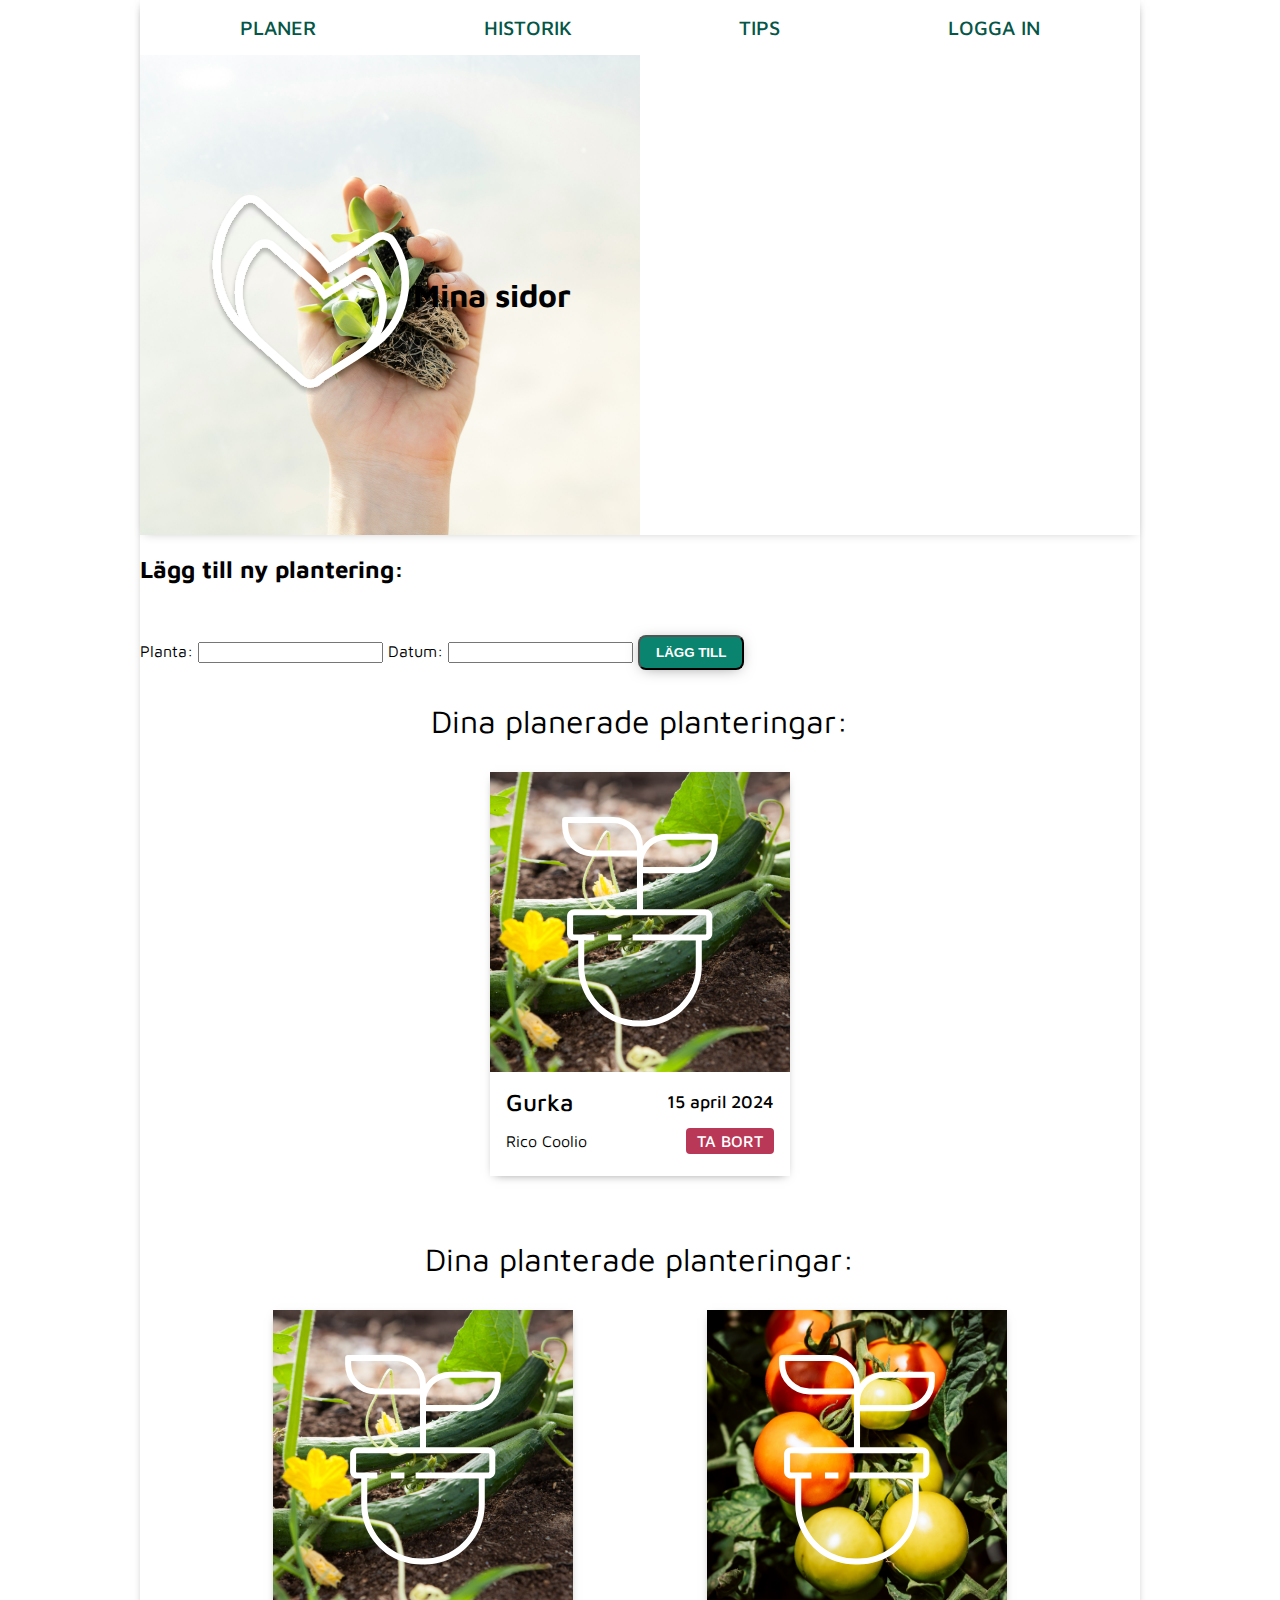
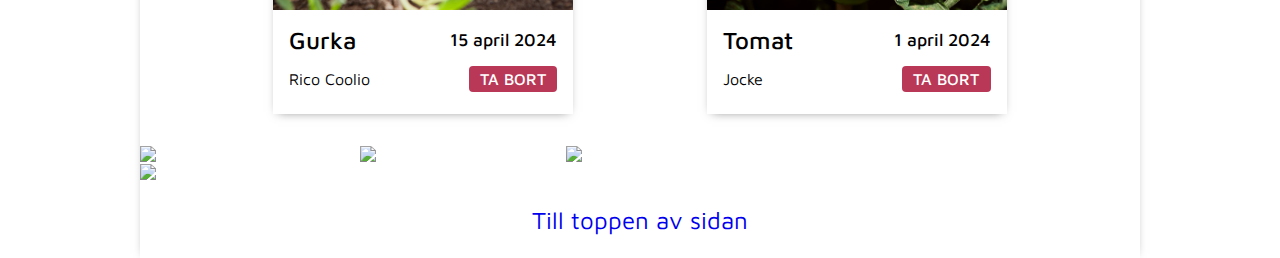
==== profile.html @ 4c74e496 "Draft HTML-structure of the profile-page ('Mina sidor')" ====
<!DOCTYPE html>
<html lang="en">
<head>
    <meta charset="UTF-8">
    <meta name="viewport" content="width=device-width, initial-scale=1.0">
    <title>Mina Sidor</title>
    <link rel="stylesheet" href="index.css">
    <link rel="stylesheet" href="profile.css">
</head>
<body>
    <div class="wrapper">
        <header>
            <nav>
                <a href="#planned-plantations">PLANER</a>
                <a href="#history">HISTORIK</a>
                <a href="#tips">TIPS</a>
                <a href="#login">LOGGA IN</a>
            </nav>
            <section class="hero">
                <aside>
                <img alt="Logotyp" src="./assets/Logo.svg">
                <h1>Mina sidor</h1>
                </aside>
            </section>
            <aside class="menu-burger">☰</aside>
            
        </header>
        <main>
            <section class="create-plantation-form">
                <h2>Lägg till ny plantering:</h2>
                <form>
                    <label for="plant-name">Planta:</label>
                    <input id="plant-name" type="text">
                    <label for="plant-date">Datum:</label>
                    <input id="plant-date" type="text">
                    <button class="planthood-button" type="submit">LÄGG TILL</button>
                </form>
            </section>
            <section id="your-planned-plantations" class="planned-plantations">
                <h3>Dina planerade planteringar:</h3>
                <div class="plantation-card-container">
                  <article class="plantation-card">
                    <div class="plantation-card-banner">
                      <img alt="Vegetable" src="./assets/img/cucumber.avif">
                      <img alt="Planta" src="./assets/plant.svg">
                    </div>
                    <section class="plantation-card-details">
                      <h4>Gurka</h4>
                      <p class="plantation-date">15 april 2024</p>
                      <p class="plantation-user">Rico Coolio</p>
                      <a class="plantation-remove">
                        <p>TA BORT</p>
                        <img alt="TA BORT" src="./assets/trashcan.svg">
                      </a>
                    </section>
                  </article>
                </div>

                <h3>Dina planterade planteringar:</h3>
                <div class="plantation-card-container">
                  <article class="plantation-card">
                    <div class="plantation-card-banner">
                      <img alt="Vegetable" src="./assets/img/cucumber.avif">
                      <img alt="Planta" src="./assets/plant.svg">
                    </div>
                    <section class="plantation-card-details">
                      <h4>Gurka</h4>
                      <p class="plantation-date">15 april 2024</p>
                      <p class="plantation-user">Rico Coolio</p>
                      <a class="plantation-remove">
                        <p>TA BORT</p>
                        <img alt="TA BORT" src="./assets/trashcan.svg">
                      </a>
                    </section>
                  </article>
                  <article class="plantation-card">
                    <div class="plantation-card-banner">
                      <img alt="Vegetable" src="./assets/img/tomato.avif">
                      <img alt="Planta" src="./assets/plant.svg">
                    </div>
                    <section class="plantation-card-details">
                      <h4>Tomat</h4>
                      <p class="plantation-date">1 april 2024</p>
                      <p class="plantation-user">Jocke</p>
                      <a class="plantation-remove">
                        <p>TA BORT</p>
                        <img alt="TA BORT" src="./assets/trashcan.svg">
                      </a>            
                    </section>
                  </article>
                </div>
            </section>
        </main>
        <footer>
            <div class="footer-gallery">
                <img alt="Man som plockar grönsaker">
                <img alt="Vattenkanna över plantor">
                <img alt="Två skålar med grönsaker och en hög med morötter">
                <img alt="En grönsaksplockare som ler mot kameran och en som hukar för att plocka grönsaker">
            </div>
            <p>
                <a href="#">Till toppen av sidan</a>
            </p>
        </footer>
    </div>
</body>
</html>
---- index.css ----
@import url('https://fonts.googleapis.com/css2?family=Maven+Pro:wght@400..900&display=swap');
@import url('https://fonts.googleapis.com/css2?family=Open+Sans:ital,wght@0,300..800;1,300..800&display=swap');

:root{
    --planthood-green: #0A846E;
    --planthood-dark-green: #055647;

    --planthood-brown: #9E6D52;
    font-family: Maven Pro, sans-serif;
}



a{
    text-decoration: none;
}

body{
    padding: 0;
    margin: 0;
}

/* Mobile first CSS */
header{
    width: 100%;
    box-shadow: 0 3px 10px -5px rgba(0,0,0,0.25);
    .hero{
        width: 100%;
        height: 100%;
        display: grid;
        grid-template-columns: 1fr 1fr; 
        grid-template-rows: 1fr 1fr 1fr; 
        
        aside{
            width: 100%;
            height: 100%;
            display: flex;
            justify-content: center;
            align-items: center;
            img{
                height: 60%;
            }
        }

        aside:nth-child(1){
            grid-column: span 2;
            grid-row: span 2;
            background-size: cover;
            background-position: center;
            background-image: url("./assets/img/plant-in-hand.jpg");
        }

        aside:nth-child(2){
            background-color: var(--planthood-brown);
            grid-column: 1;
            grid-row: 3;
        }

        aside:nth-child(3){
            background-color: var(--planthood-green);
            grid-column: 2;
            grid-row: 3;
        }

    }

    .menu-burger{
        font-size: 20vw;
        line-height: 15vw;
        position: absolute;
        right: 0.5rem;
        top: 0rem;
        color: white;
        text-shadow: 0px 2px 5px rgba(0,0,0,0.5);
    }

    nav{
        /* No menu-burger for now */
        display: none;
    }

}

main{

    .planthood-button{
        width: fit-content;
        height: fit-content;
        margin: 2rem auto auto auto;
        color: white;
        padding: 0.5rem 1rem 0.5rem 1rem;
        border-radius: 0.5rem;
        font-weight: bold;
        box-shadow: 0px 2px 15px -5px rgba(0,0,0,0.5);

        background-color: var(--planthood-green);
    }

    section.tips, section.history{
        h1{
            font-weight: 500;
            text-align: center;
            color: var(--planthood-green)
        }

        aside.tips-hero, aside.history-hero{
            margin: auto;
            background-color: var(--planthood-green);
            padding: 4rem;
            border-radius: 50%;
            width: fit-content;

            img{
                width: 35vw;
                height: 35vw;
            }
        }

        section{
            display: flex;
            flex-direction: column;
            justify-content: space-between;

            article{
                padding: 1.5rem;
                font-family: "Open Sans";
                text-align: center;

                h2{
                    font-size: 1rem;
                }

                p{
                    font-size: 0.875rem;
                }
            }
        }

        aside.tips-separator{
            width: 60%;
            margin: 3rem auto 3rem auto;
            background-color: var(--planthood-green);
            height: 3px;
        }
    }

    section.planned-plantations{
        h3{
            font-weight: 100;
            text-align: center;
        }
        .plantation-card-container{
            display: flex;
            flex-wrap: wrap;
            align-self: center;
            justify-content: space-around;
            
            .plantation-card{
                margin-bottom: 2rem;
                width: 45vw;
                box-shadow: 0 3px 10px -5px rgba(0,0,0,0.5);

                .plantation-card-banner{
                    display: grid;

                    img{
                        height: 45vw;
                        grid-column: 1;
                        grid-row: 1;
                        width: 100%;
                    }

                    img:nth-of-type(2){
                        margin: auto;
                        width: 40%;
                    }
                }

                .plantation-card-details{
                    display: grid;
                    grid-template-columns: 1fr 1fr;
                    grid-template-rows: 1fr 1fr;
                    column-gap: 1rem;
                    row-gap: 1rem;
                    padding: 0.5rem;
                    font-size: 0.75rem;

                    > h4{
                        font-weight: 100;
                        font-size: 1rem;
                    }

                    > .plantation-user{
                        font-size: 0.6rem;
                    }

                    > *{
                        margin: 0;
                    }

                    > p:nth-of-type(1), > a{
                        text-align: right;
                    }

                    > .plantation-remove{
                        > p{
                            display: none;
                        }
                    }
                    
                    > .plantation-date{
                        line-height: 1.35rem;
                    }
                }
            }
        }

        .more-plantations{
            display: block;
            margin: auto auto 5rem auto;
            text-transform: uppercase;
            padding: 1rem;
            font-size: 1.25rem;
            font-weight: 100;
        }
    }
}

footer{
    width: 100%;
    height: 100vh;
    color: white;

    section.contact-us{
        display: grid;
        grid-template-columns: 1fr;
        grid-template-rows: 1fr 1fr;
        background-image: url("./assets/img/hand-on-plants.avif");
        background-size: cover;

        section.contact-info{
            display: flex;
            flex-direction: column;
            justify-content: space-between;
            grid-row: 2;
            height: 47vh;
            background: rgba(0, 0, 0, 0.75);

            h1{
                margin: auto;
                font-size: 3.5rem;
                font-weight: normal;

            }
            div{
                display: flex;
                justify-content: space-between;
                align-items: center;
                padding: 1rem;
                
                img{
                    line-height: 2rem;
                    width: 1.5rem;
                }

                > section{
                    display: flex;
                    justify-content: space-between;
                    align-items: center;

                    > *{
                        display: inline;
                        margin: auto;
                        padding: 0.25rem;
                    }
                }
            }
        }

       > img{
            box-sizing: border-box;
            width: 100%;
            padding: 5rem;
            height: 47vh;
        }
    }

    a{
        margin: auto;
        width: fit-content;
    }

    > p {
        display: flex;
        justify-content: space-around;
    }
}

/* Desktop adjustments */
.wrapper{
    max-width: 1000px;
    margin: auto;
    box-shadow: 0px 1px 10px -5px rgba(0,0,0,0.5);
}

@media (width >= 1000px){
    header{
        .menu-burger{
            display: none;
        }

        nav{
            display: flex;
            justify-content: space-around;
            padding: 1rem;

            a{
                font-size: 1.25rem;
                font-weight: 500;
                color: var(--planthood-dark-green);
            }
        }

        .hero{
            height: 30rem;
            grid-template-columns: 1fr 1fr; 
            grid-template-rows: 1fr 1fr; 

            aside{
                img{
                    height: 12.5rem;
                }
            }

            aside:nth-child(1){
                grid-column: 1;
                grid-row: span 2;
                background-size: cover;
                background-position: center;
                background-image: url("./assets/img/plant-in-hand.jpg");
            }
    
            aside:nth-child(2){
                background-color: var(--planthood-brown);
                grid-column: 2;
                grid-row: 1;
            }
    
            aside:nth-child(3){
                background-color: var(--planthood-green);
                grid-column: 2;
                grid-row: 2;
            }
        }


    }

    main{
        h1{
            font-size: 3rem;
        }

        section.tips, section.history{
            > section{
                flex-direction: row-reverse;
                justify-content: space-around;
                align-items: center;
                padding-left: 2rem;
                padding-right: 2rem;

                article{
                    width: 50%;
                    padding: 1.5rem;
                    font-family: "Open Sans";
                    text-align: left;
    
                    h2{
                        font-size: 2rem;
                    }
    
                    p{
                        font-size: 0.875rem;
                    }

                    >  .planthood-button{
                        font-weight: 400;
                        font-size: 1.5rem;
                        padding: 1rem 2.5rem 1rem 2.5rem;
                        margin: auto 0 auto auto;
                    }

                }
            }
            aside.tips-hero, aside.history-hero{
                margin: 0;
                padding: 5rem;

                img{
                    width: 11rem;
                    height: 11rem;
                }
            }
        }

        section.history {
            margin-bottom: 4rem;

            > section {
                article{
                    >  .planthood-button{
                        margin: auto auto auto 0;
                    }
                }
            }

        }

        section.planned-plantations{
            h3{
                font-size: 2rem;
            }

            .plantation-card-container{
                justify-content: space-evenly;

                .plantation-card{
                    max-width: 30%;

                    .plantation-card-banner{
                        img{
                            height: initial;
                            aspect-ratio: 1 / 1;
                        }

                        img:nth-of-type(1){
                            object-fit: cover;
                        }

                        img:nth-of-type(2){
                            width: 70%;
                        }
                    }

                    .plantation-card-details{
                        padding: 1rem;

                        > h4{
                            font-weight: 500;
                            font-size: 1.5rem;
                        }
    
                        > .plantation-user{
                            font-weight: 100;
                            font-size: 1rem;
                        }
    
                        > *{
                            margin: 0;
                        }
    
                        > p:nth-of-type(1), > a{
                            text-align: right;
                        }
    
                        > .plantation-remove{
                            > p{
                                display: initial;
                                color: white;
                                background-color: #B93857;
                                font-size: 1rem;
                                font-weight: 500;
                                padding: 0.25rem 0.7rem 0.25rem 0.7rem;
                                border-radius: 0.25rem;
                            }

                            > img{
                                display: none;
                            }
                        }
                        
                        > .plantation-date{
                            font-size: 1.1rem;
                            font-weight: 500;
                            line-height: 1.75rem;
                        }
                    }
                }
            }

            .more-plantations{
                text-transform: initial;
                font-weight: 400;
                font-size: 1.5rem;
                padding: 1rem 2rem 1rem 2rem;
            }
        }
    }

    footer{
        height: fit-content;

        section.contact-us{
            height: 38rem;
            background-size: cover;
            background-position: 0;

            grid-template-columns: 1fr 1fr;
            grid-template-rows: 1fr;

            section.contact-info{
                height: 100%;
                grid-row: 1;
                grid-column: 1;
            }
        }


        > p{
            font-size: 1.5rem;
            margin: 0;
            padding: 1.5rem;
        }
    }
}
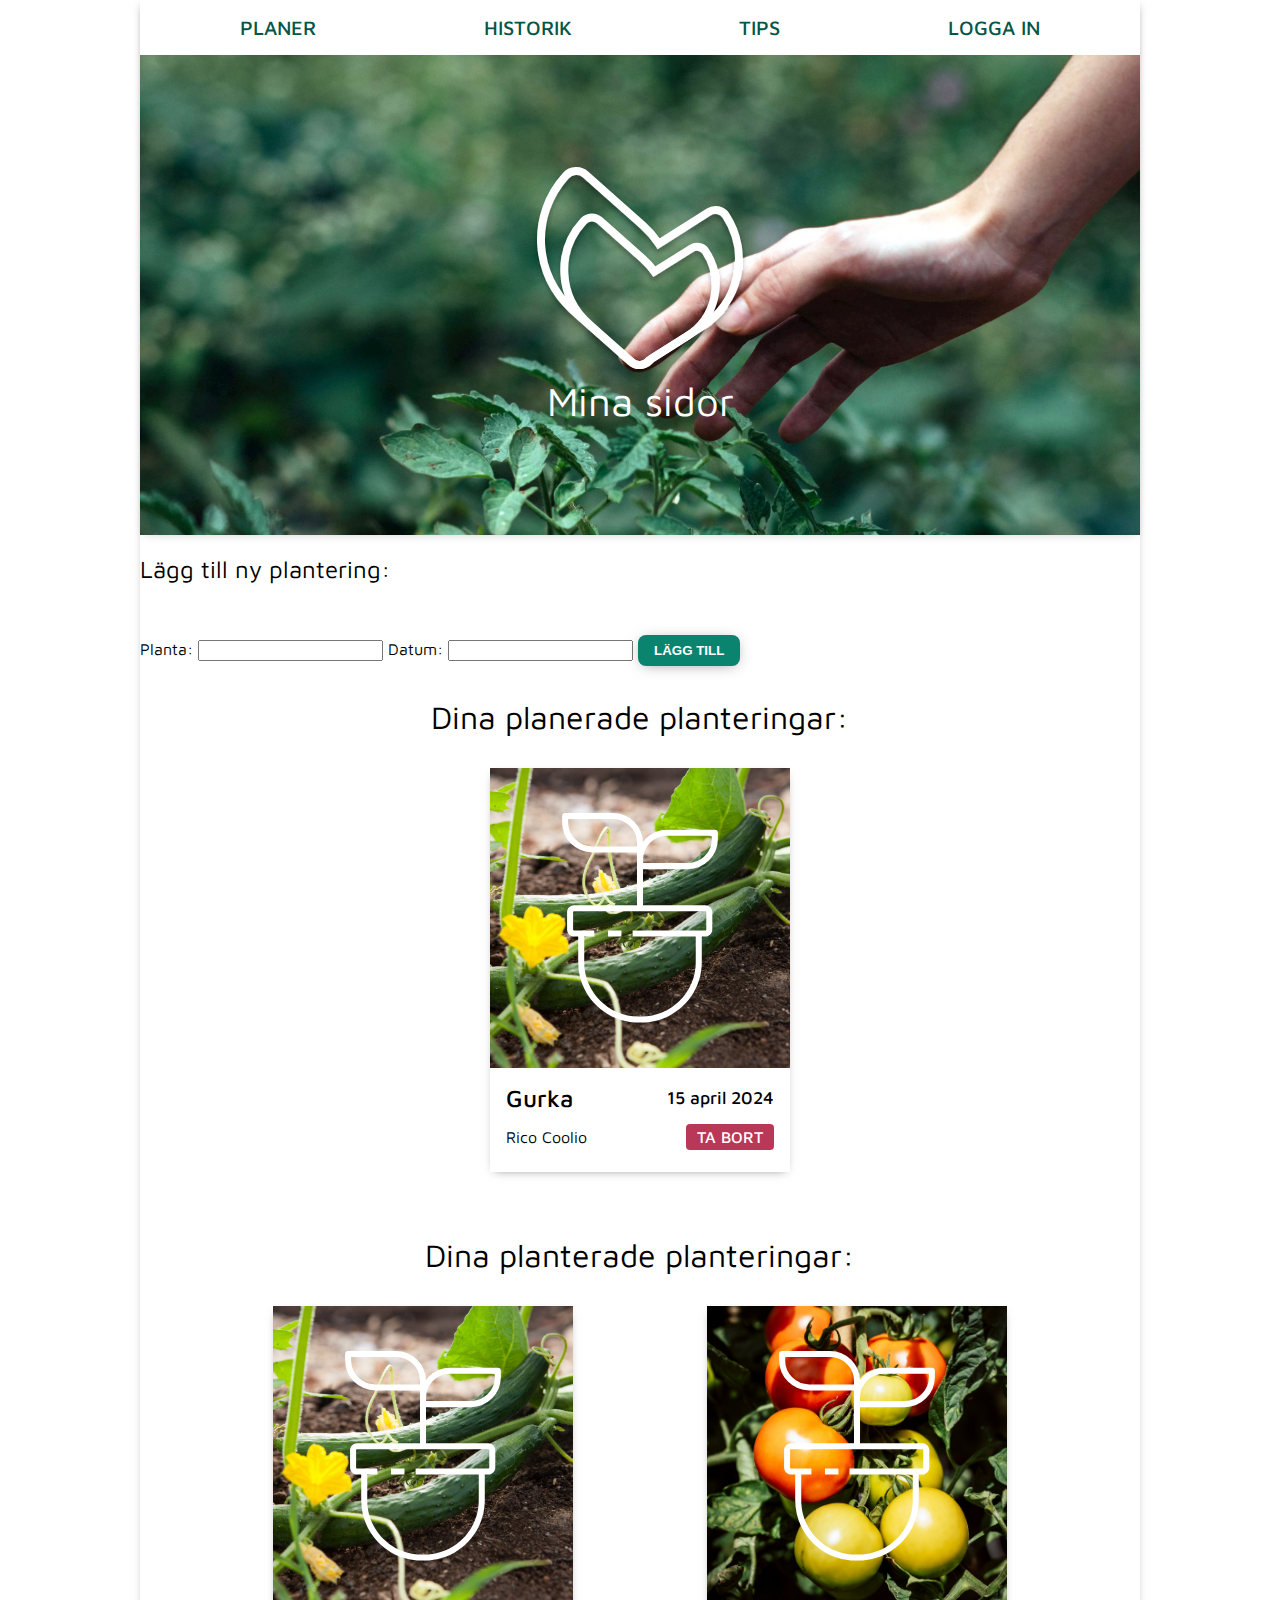
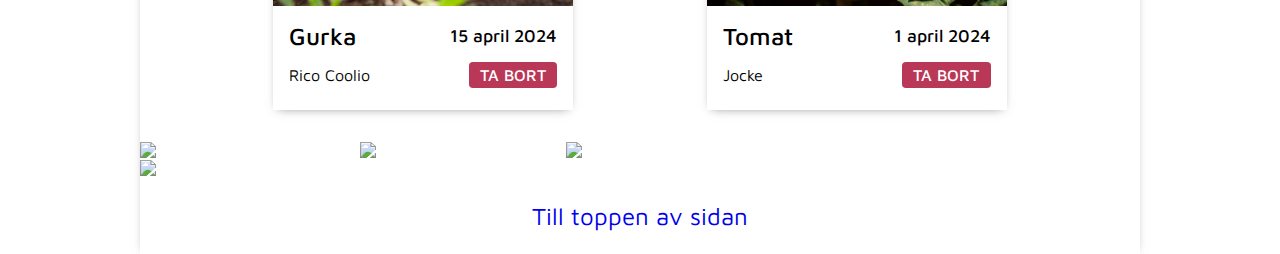
==== commit c3fb27e7: "Style header mobile first, profile-page" ====
--- a/profile.html
+++ b/profile.html
@@ -17,13 +17,10 @@
                 <a href="#login">LOGGA IN</a>
             </nav>
             <section class="hero">
-                <aside>
-                <img alt="Logotyp" src="./assets/Logo.svg">
-                <h1>Mina sidor</h1>
-                </aside>
+              <img alt="Logotyp" src="./assets/Logo.svg">
+              <h1>Mina sidor</h1>
             </section>
             <aside class="menu-burger">☰</aside>
-            
         </header>
         <main>
             <section class="create-plantation-form">
--- a/profile.css
+++ b/profile.css
@@ -0,0 +1,45 @@
+
+/* Mobile first */
+
+header{
+    section.hero{
+        display: flex;    
+        flex-direction: column;
+        justify-content: center;
+        align-items: center;
+        
+        background-image: url("./assets/img/hand-on-plants.avif");
+        background-position: 0;
+        background-size: cover;
+        width: 100%;
+        aspect-ratio: 1 / 1;
+
+        > img{
+            width: initial;
+        }
+        
+        > h1{
+            margin: 0;
+            color: white;
+            font-weight: 400;
+            font-size: 2.5rem;
+        }
+        
+    }
+}
+
+main{
+    section.create-plantation-form{
+        > h2{
+            font-weight: 400;
+        }
+        > form {
+            button{
+                /* Remove some of the default button-styling */
+                border: none;
+                cursor: pointer;
+                outline: inherit;
+            }
+        }
+    }
+}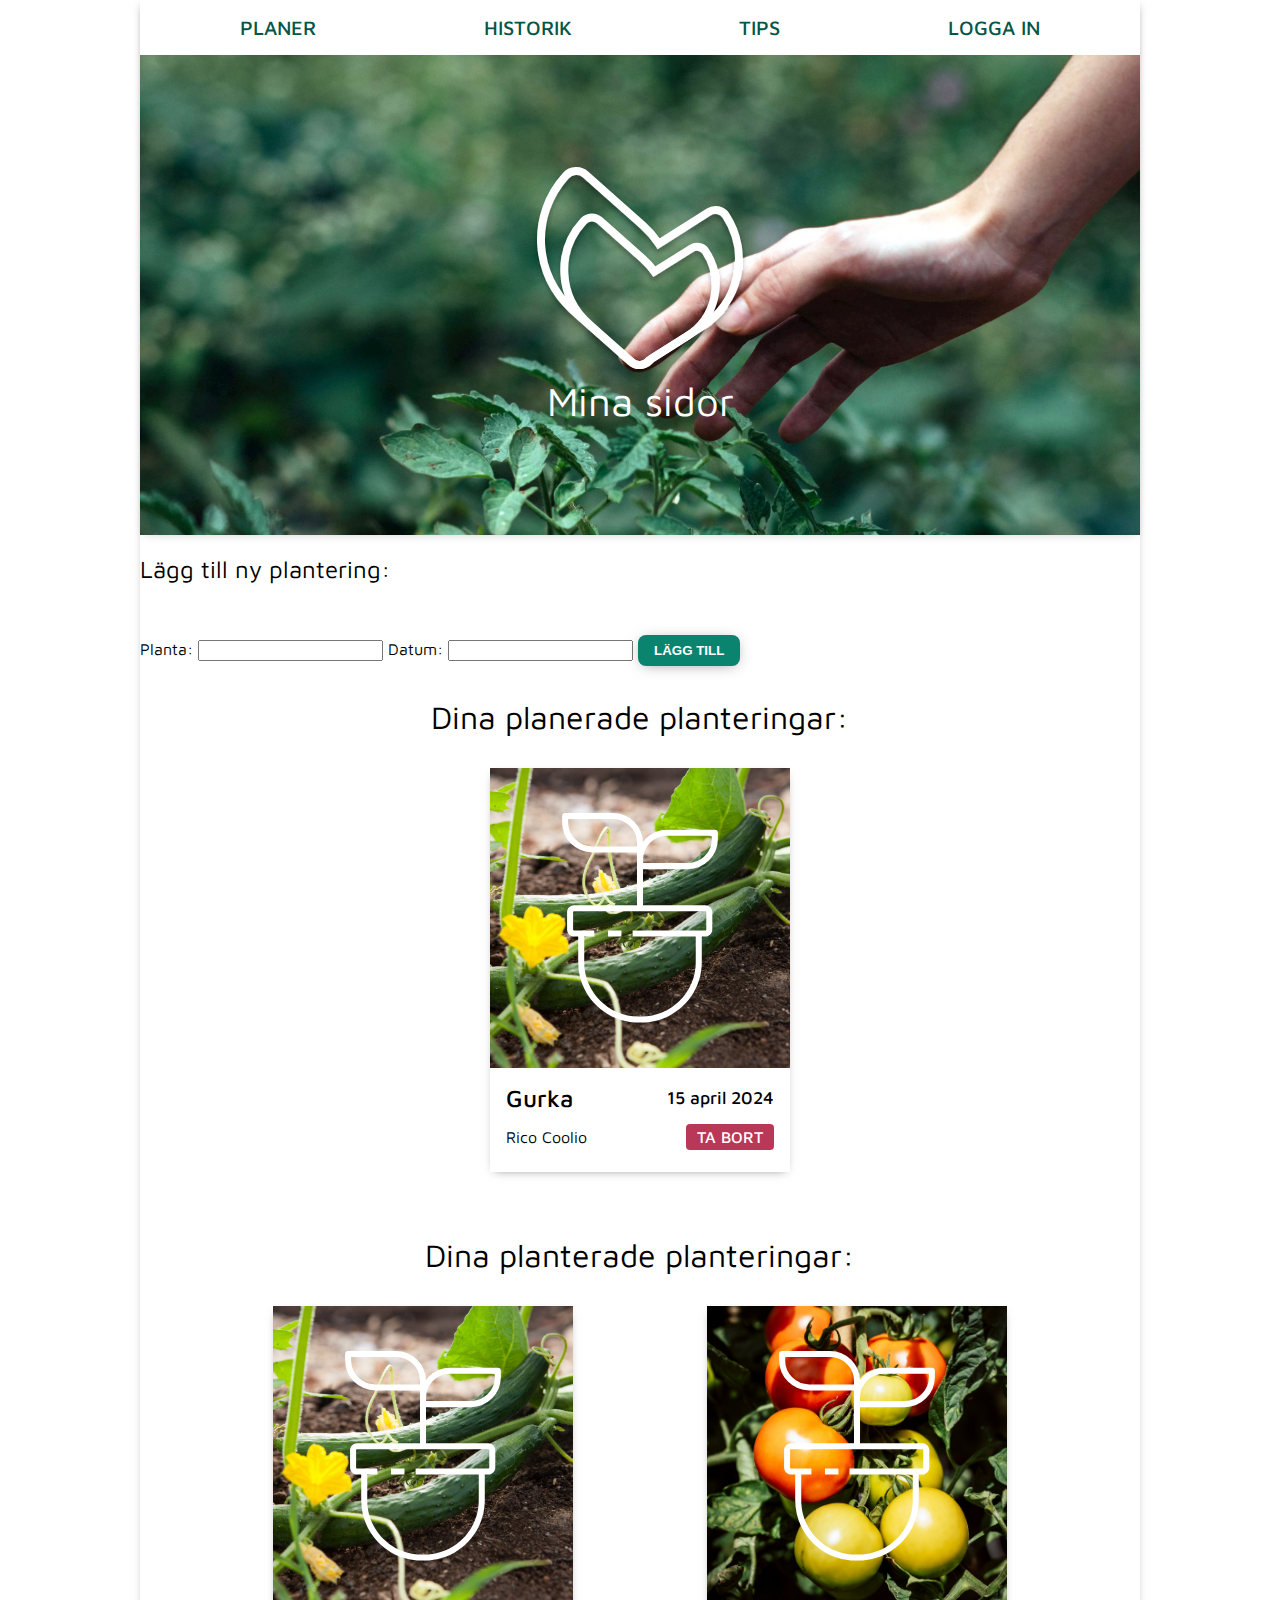
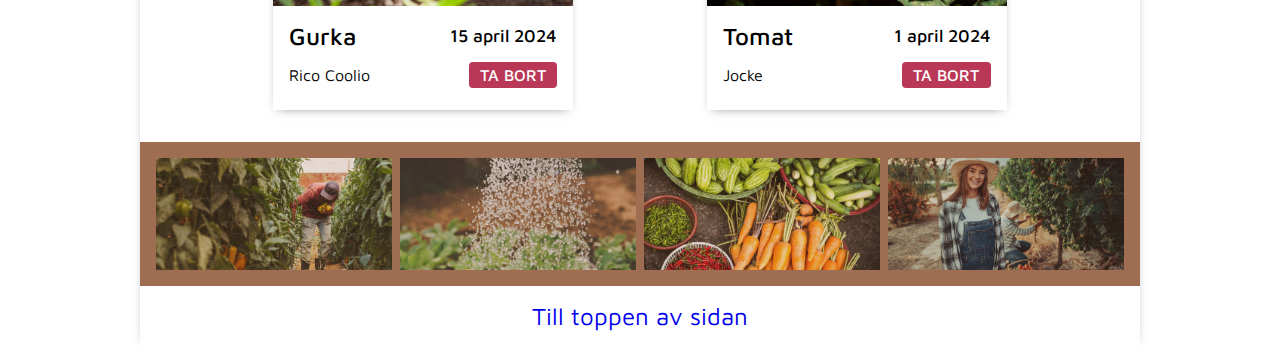
==== commit eb7ef3ad: "Style profile-page footer mobile first" ====
--- a/profile.html
+++ b/profile.html
@@ -90,10 +90,10 @@
         </main>
         <footer>
             <div class="footer-gallery">
-                <img alt="Man som plockar grönsaker">
-                <img alt="Vattenkanna över plantor">
-                <img alt="Två skålar med grönsaker och en hög med morötter">
-                <img alt="En grönsaksplockare som ler mot kameran och en som hukar för att plocka grönsaker">
+                <aside></aside>
+                <aside></aside>
+                <aside></aside>
+                <aside></aside>
             </div>
             <p>
                 <a href="#">Till toppen av sidan</a>
--- a/index.css
+++ b/index.css
@@ -170,6 +170,10 @@
                         width: 100%;
                     }
 
+                    img:nth-of-type(1){
+                        object-fit: cover;
+                    }
+                    
                     img:nth-of-type(2){
                         margin: auto;
                         width: 40%;
@@ -431,10 +435,6 @@
                         img{
                             height: initial;
                             aspect-ratio: 1 / 1;
-                        }
-
-                        img:nth-of-type(1){
-                            object-fit: cover;
                         }
 
                         img:nth-of-type(2){
--- a/profile.css
+++ b/profile.css
@@ -42,4 +42,43 @@
             }
         }
     }
+}
+
+footer {
+    height: inherit;
+    .footer-gallery{
+        display: grid;
+        grid-template-columns: 1fr 1fr 1fr 1fr;
+        column-gap: 0.5rem;
+        padding: 1rem;
+        background-color: #9E6D52;
+        height: 7rem;
+        box-sizing: content-box;
+        
+        aside{
+            width: 100%;
+            height: 100%;
+            opacity: 0.75;
+            background-size: cover;
+            background-position: center;
+        }
+
+        aside:nth-child(1){
+            background-image: url("./assets/img/footer-bg-1.avif");
+        }
+        aside:nth-child(2){
+            background-image: url("./assets/img/footer-bg-2.avif");
+        }
+        aside:nth-child(3){
+            background-image: url("./assets/img/footer-bg-3.avif");
+        }
+        aside:nth-child(4){
+            background-image: url("./assets/img/footer-bg-4.avif");
+        }
+    }
+
+    p{
+        margin: 0;
+        padding: 1rem;
+    }
 }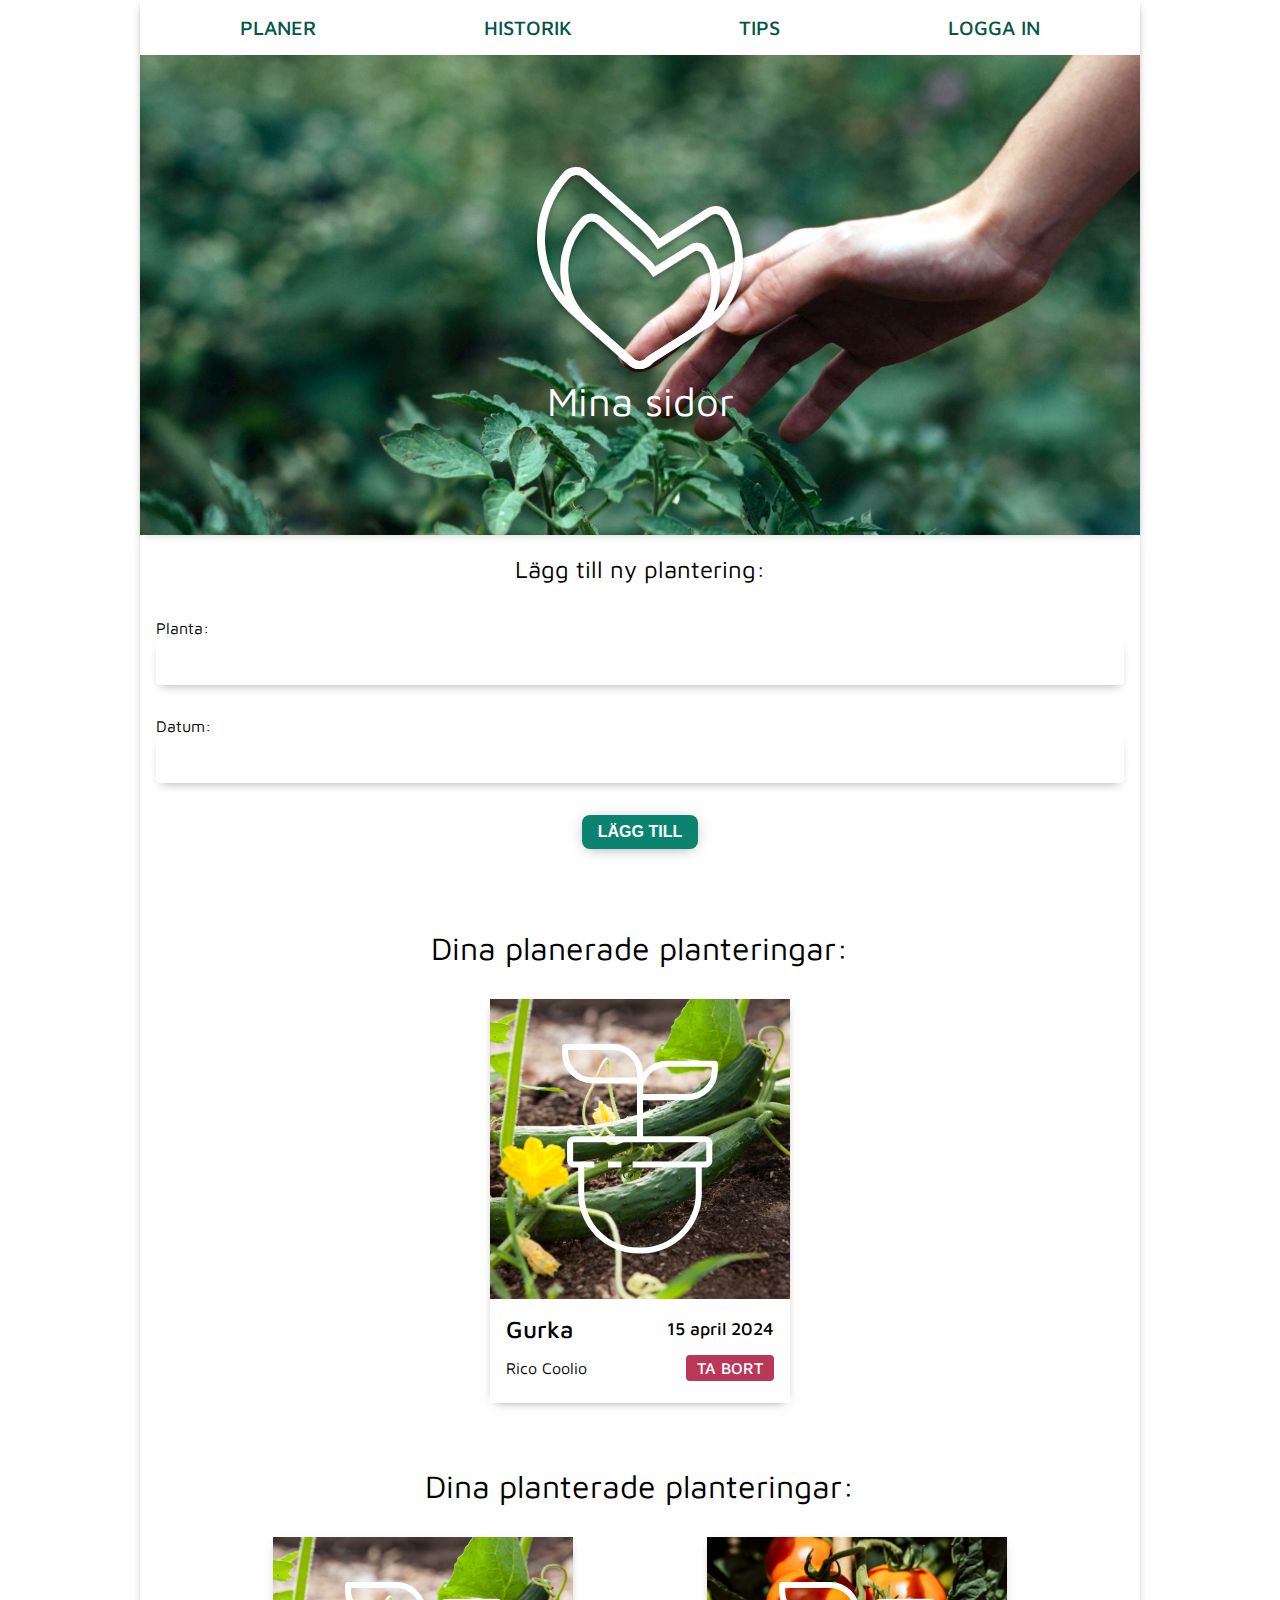
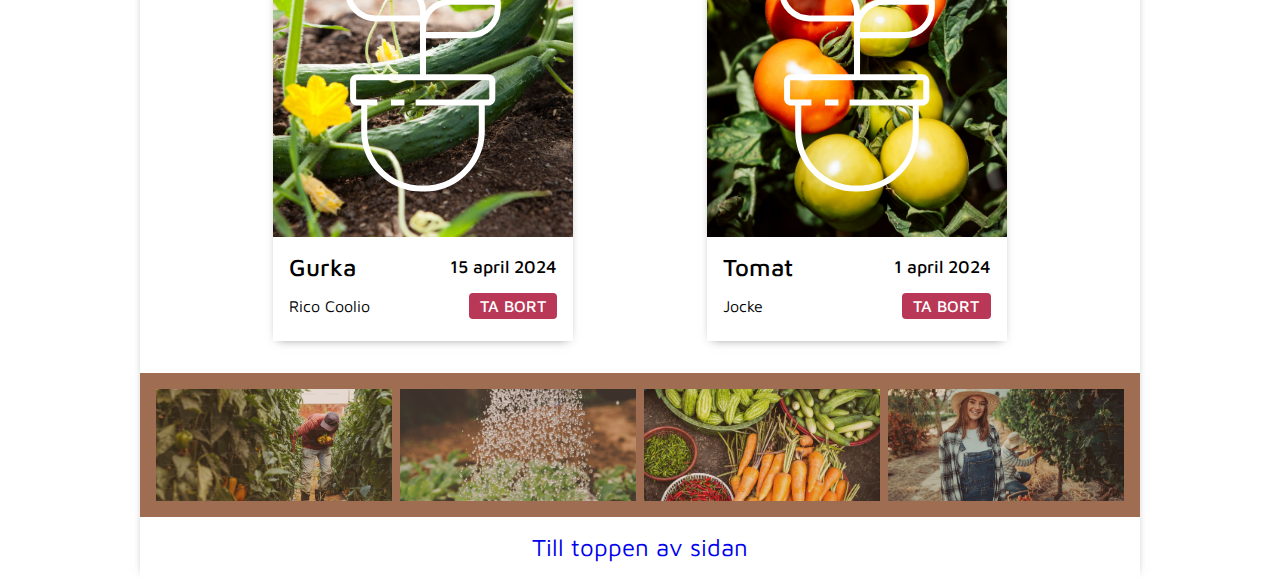
==== commit bc354c08: "Style profile 'New plantation'-form mobile first" ====
--- a/profile.html
+++ b/profile.html
@@ -26,10 +26,14 @@
             <section class="create-plantation-form">
                 <h2>Lägg till ny plantering:</h2>
                 <form>
-                    <label for="plant-name">Planta:</label>
-                    <input id="plant-name" type="text">
-                    <label for="plant-date">Datum:</label>
-                    <input id="plant-date" type="text">
+                    <div class="text-input-wrapper">
+                      <label for="plant-name">Planta:</label>
+                      <input id="plant-name" type="text">
+                    </div>
+                    <div class="text-input-wrapper">
+                      <label for="plant-date">Datum:</label>
+                      <input id="plant-date" type="text">
+                    </div>
                     <button class="planthood-button" type="submit">LÄGG TILL</button>
                 </form>
             </section>
--- a/profile.css
+++ b/profile.css
@@ -31,10 +31,37 @@
 main{
     section.create-plantation-form{
         > h2{
+            text-align: center;
             font-weight: 400;
         }
         > form {
+            display: grid;
+            grid-template-columns: 1fr;
+            grid-template-rows: 1fr 1fr 1fr;
+
+            .text-input-wrapper{
+                padding: 1rem;
+            }
+
+            label{
+                display: block;
+            }
+
+            input[type=text]{
+                display: block;
+                box-sizing: border-box;
+                border: none;
+                padding: 0.5rem;
+                width: 100%;
+                box-shadow: 0px 5px 10px -5px rgba(0, 0, 0, 0.35);
+                line-height: 2rem;
+                border-radius: 0.25rem;
+            }
+
             button{
+                display: block;
+                font-size: 1rem;
+                margin-top: 1rem;
                 /* Remove some of the default button-styling */
                 border: none;
                 cursor: pointer;
